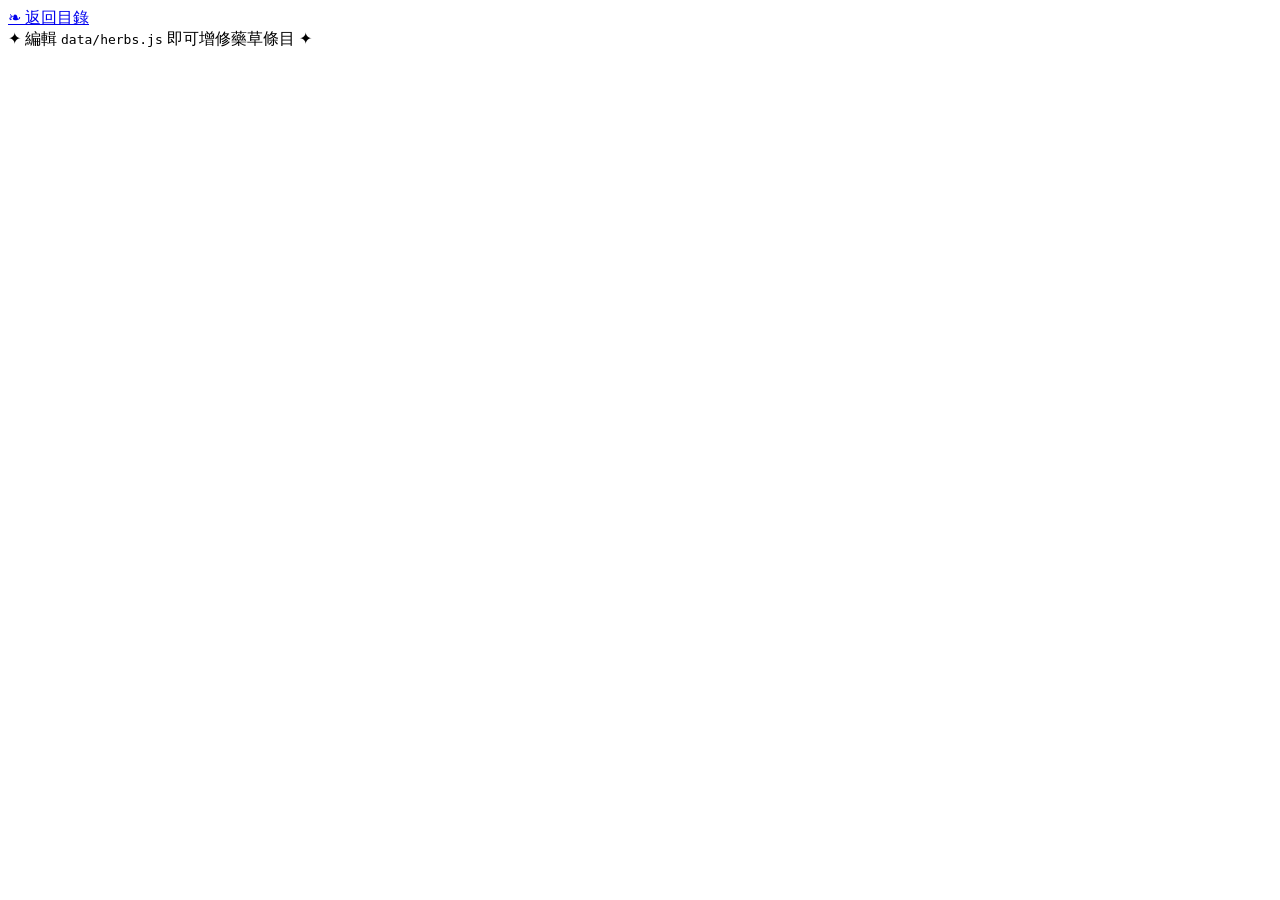
==== herb.html @ 3a969321 "Add files via upload" ====
<!DOCTYPE html>
<html lang="zh-Hant">
<head>
<meta charset="UTF-8">
<meta name="viewport" content="width=device-width, initial-scale=1.0">
<title>藥草條目 · 魔法藥草筆記</title>
<link rel="preconnect" href="https://fonts.googleapis.com">
<link rel="preconnect" href="https://fonts.gstatic.com" crossorigin>
<link href="https://fonts.googleapis.com/css2?family=Noto+Serif+TC:wght@400;600;700&family=Cinzel:wght@500;700&display=swap" rel="stylesheet">
<link rel="stylesheet" href="assets/style.css">
</head>
<body data-page="herb">
<div class="page-wrap">

  <nav class="back-nav"><a href="index.html">❧ 返回目錄</a></nav>

  <article id="herb-article" class="paper herb-article"><!-- JS 渲染 --></article>

  <footer class="site-footer">✦ 編輯 <code>data/herbs.js</code> 即可增修藥草條目 ✦</footer>
</div>

<script src="data/herbs.js"></script>
<script src="assets/app.js"></script>
</body>
</html>
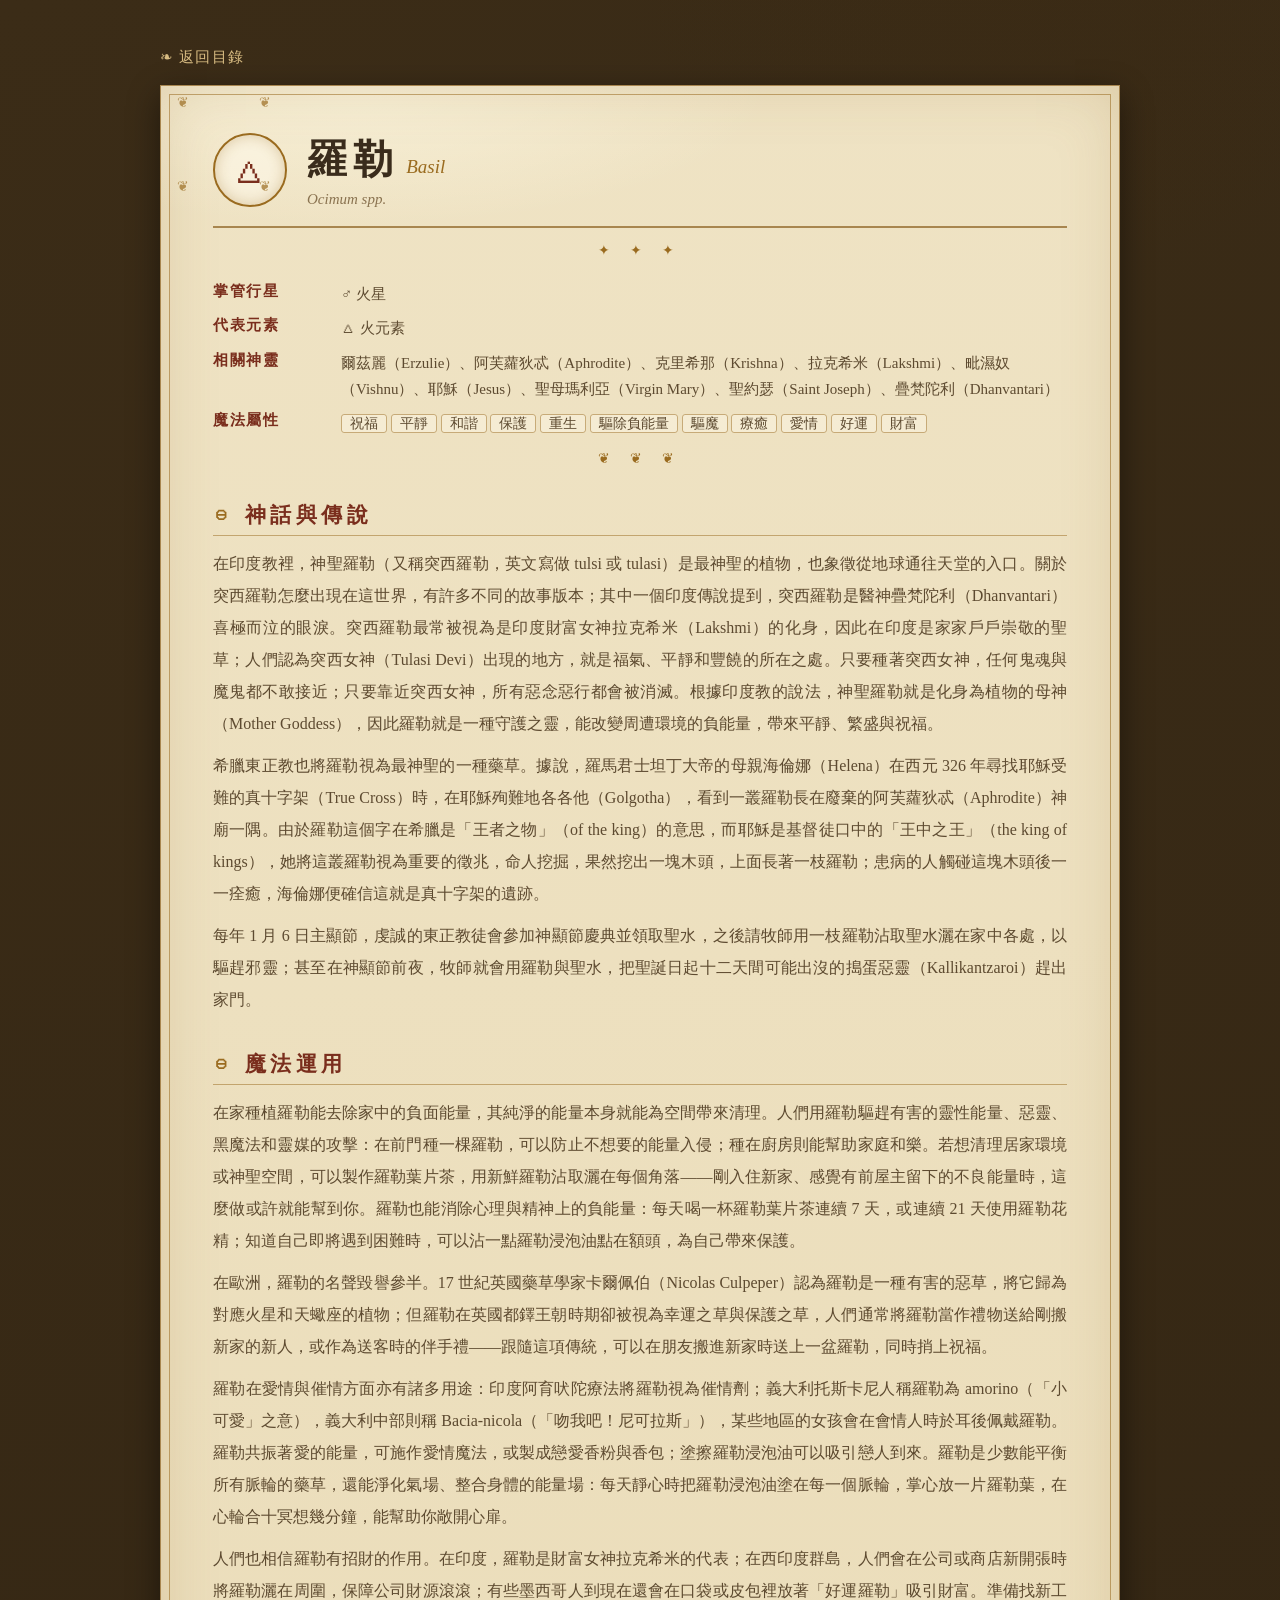
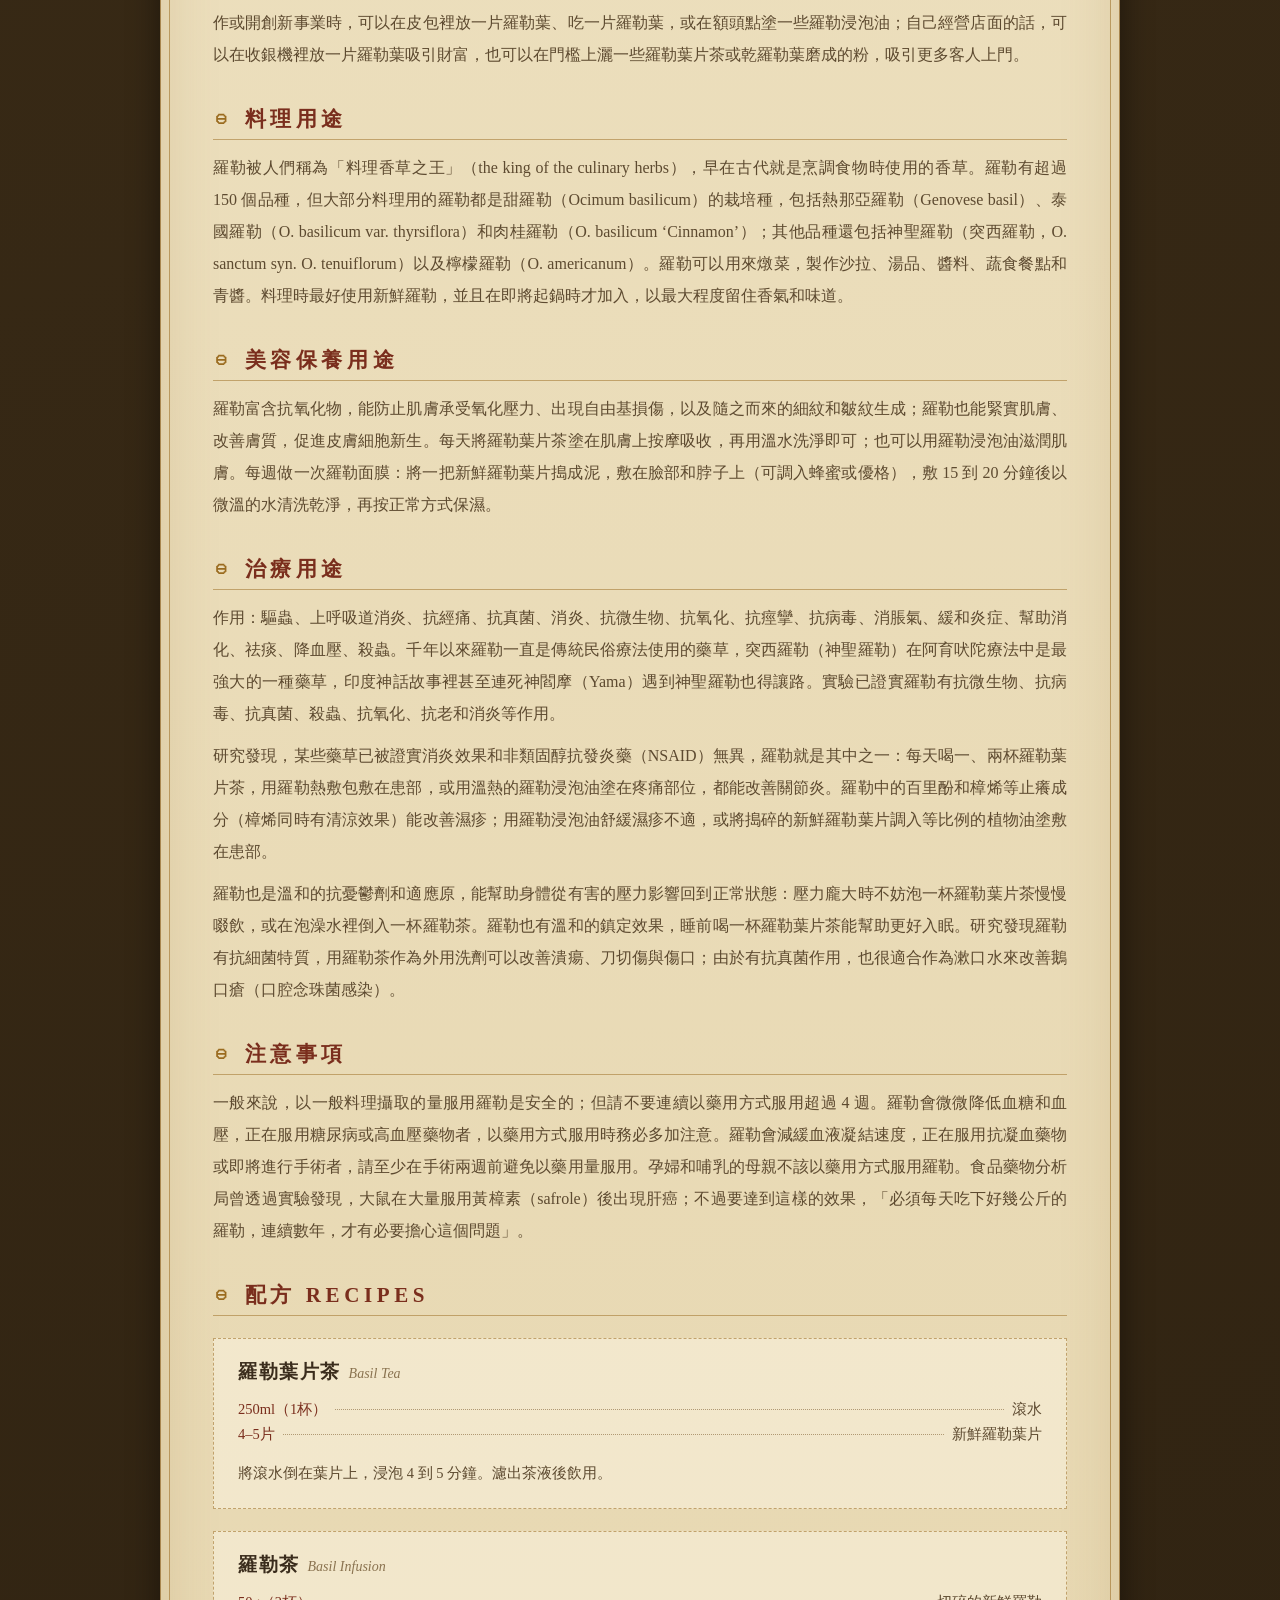
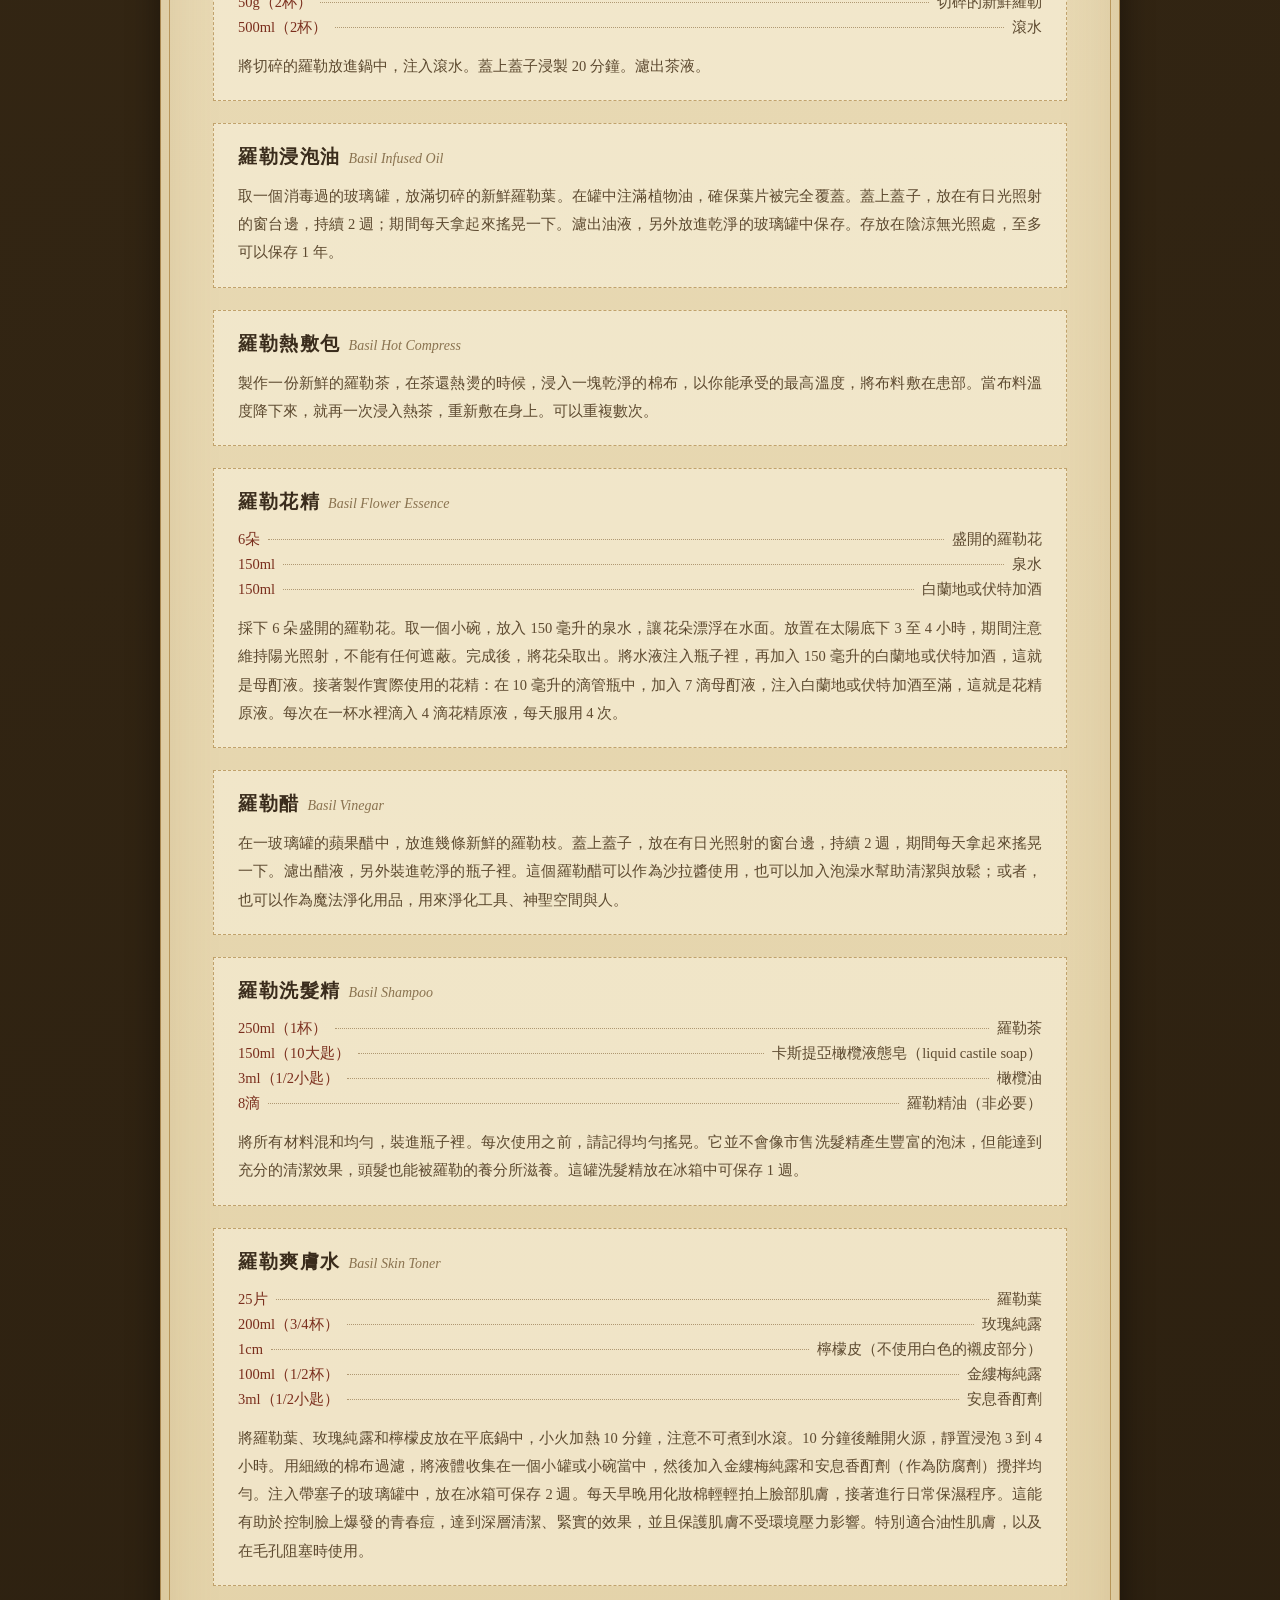
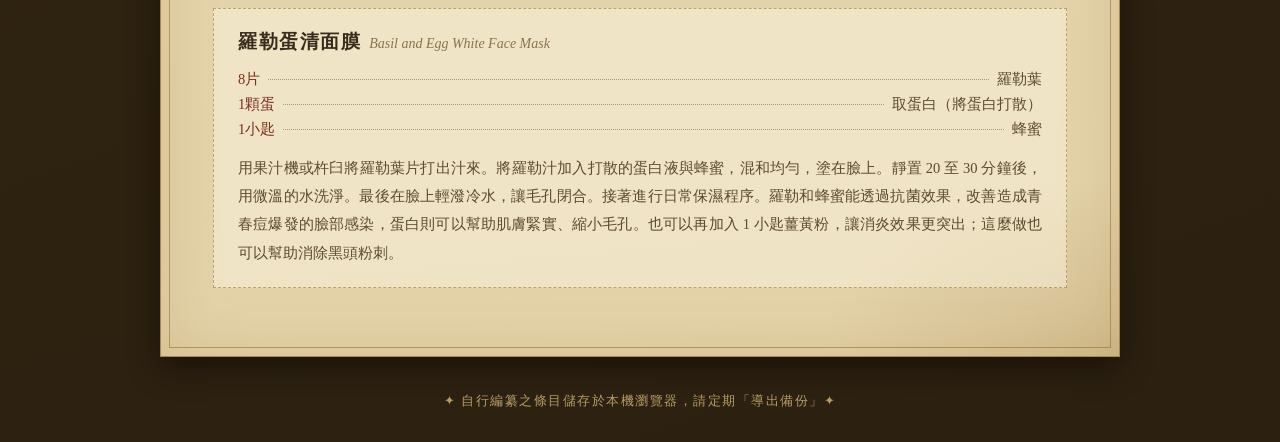
==== commit f248e7f5: "Add files via upload" ====
--- a/herb.html
+++ b/herb.html
@@ -7,19 +7,22 @@
 <link rel="preconnect" href="https://fonts.googleapis.com">
 <link rel="preconnect" href="https://fonts.gstatic.com" crossorigin>
 <link href="https://fonts.googleapis.com/css2?family=Noto+Serif+TC:wght@400;600;700&family=Cinzel:wght@500;700&display=swap" rel="stylesheet">
-<link rel="stylesheet" href="assets/style.css">
+<link rel="stylesheet" href="style.css">
 </head>
 <body data-page="herb">
 <div class="page-wrap">
 
-  <nav class="back-nav"><a href="index.html">❧ 返回目錄</a></nav>
+  <nav class="back-nav">
+    <a href="index.html">❧ 返回目錄</a>
+    <span id="herb-actions" class="herb-actions"></span>
+  </nav>
 
   <article id="herb-article" class="paper herb-article"><!-- JS 渲染 --></article>
 
-  <footer class="site-footer">✦ 編輯 <code>data/herbs.js</code> 即可增修藥草條目 ✦</footer>
+  <footer class="site-footer">✦ 自行編纂之條目儲存於本機瀏覽器，請定期「導出備份」✦</footer>
 </div>
 
-<script src="data/herbs.js"></script>
-<script src="assets/app.js"></script>
+<script src="herbs.js"></script>
+<script src="app.js"></script>
 </body>
 </html>
--- a/style.css
+++ b/style.css
@@ -0,0 +1,218 @@
+/* ============ 羊皮紙 × 煉金術 ============ */
+:root{
+  --ink:#3a2c1c;
+  --ink-soft:#5d4a30;
+  --faded:#8a7350;
+  --gold:#9a6b1f;
+  --gold-soft:#b98a3a;
+  --paper:#efe3c4;
+  --paper-deep:#e3d2a8;
+  --edge:#a8864f;
+  --seal:#7a2e1d;
+}
+*{box-sizing:border-box;margin:0;padding:0;}
+html{scroll-behavior:smooth;}
+body{
+  font-family:"Noto Serif TC",serif;
+  color:var(--ink);
+  background:
+    radial-gradient(1200px 800px at 15% -10%, rgba(120,90,40,.28), transparent 60%),
+    radial-gradient(1000px 700px at 110% 110%, rgba(80,55,25,.30), transparent 55%),
+    radial-gradient(700px 500px at 80% 0%, rgba(60,40,15,.18), transparent 60%),
+    linear-gradient(160deg,#3b2c17 0%,#2c2010 100%);
+  min-height:100vh;
+}
+.page-wrap{max-width:1000px;margin:0 auto;padding:48px 20px 32px;}
+
+/* ---------- 頁首 ---------- */
+.site-header{text-align:center;margin-bottom:26px;color:var(--paper);}
+.alchemy-ring{
+  width:64px;height:64px;margin:0 auto 14px;
+  display:flex;align-items:center;justify-content:center;
+  font-size:34px;color:var(--gold-soft);
+  border:2px solid var(--gold-soft);border-radius:50%;
+  box-shadow:0 0 0 5px rgba(185,138,58,.15), inset 0 0 12px rgba(185,138,58,.35);
+}
+.site-title{
+  font-size:clamp(30px,5vw,46px);letter-spacing:.35em;text-indent:.35em;
+  color:#f0e2bd;text-shadow:0 2px 10px rgba(0,0,0,.5);
+}
+.site-subtitle{
+  margin-top:10px;font-family:"Cinzel",serif;font-size:13px;letter-spacing:.18em;
+  color:#c9ab6e;
+}
+
+/* ---------- 工具列 ---------- */
+.toolbar{display:flex;gap:10px;flex-wrap:wrap;justify-content:center;margin-bottom:26px;}
+.btn{
+  display:inline-block;font-family:inherit;font-size:14.5px;letter-spacing:.1em;
+  color:#f6e9c8;background:var(--seal);border:1px solid #5c2417;
+  padding:9px 20px;cursor:pointer;text-decoration:none;text-align:center;
+  transition:all .15s ease;
+}
+.btn:hover{background:#93391f;transform:translateY(-1px);}
+.btn.ghost{background:rgba(255,250,235,.12);color:#e8d5a8;border:1px solid #8a6a35;}
+.btn.ghost:hover{background:rgba(255,250,235,.22);}
+.file-btn{position:relative;}
+
+/* ---------- 羊皮紙卡片 ---------- */
+.paper{
+  position:relative;
+  background:
+    radial-gradient(600px 200px at 20% 0%, rgba(255,250,230,.55), transparent 70%),
+    radial-gradient(500px 300px at 100% 100%, rgba(150,110,50,.20), transparent 60%),
+    linear-gradient(175deg,var(--paper) 0%,var(--paper-deep) 100%);
+  border:1px solid var(--edge);
+  box-shadow:0 10px 30px rgba(0,0,0,.45), inset 0 0 60px rgba(140,100,40,.18);
+  padding:34px 38px;
+}
+.paper::before{content:"";position:absolute;inset:8px;pointer-events:none;border:1px solid rgba(154,107,31,.55);}
+.paper::after{
+  content:"❦                    ❦\A\A\A\A\A\A❦                    ❦";
+  white-space:pre;position:absolute;inset:10px 16px;pointer-events:none;
+  color:rgba(154,107,31,.7);font-size:14px;line-height:1;
+}
+
+/* ---------- 篩選面板 ---------- */
+.filter-panel{margin-bottom:30px;}
+.filter-row{display:flex;gap:14px;align-items:flex-start;padding:9px 0;border-bottom:1px dashed rgba(154,107,31,.4);}
+.filter-row:last-of-type{border-bottom:none;}
+.filter-label{flex:0 0 76px;font-weight:700;color:var(--seal);letter-spacing:.12em;padding-top:4px;}
+.chips{display:flex;flex-wrap:wrap;gap:8px;}
+.chip{
+  font-family:inherit;font-size:14px;color:var(--ink-soft);
+  background:rgba(255,250,235,.45);
+  border:1px solid var(--edge);border-radius:999px;
+  padding:3px 13px;cursor:pointer;transition:all .15s ease;
+}
+.chip:hover{background:rgba(255,246,220,.9);transform:translateY(-1px);}
+.chip.active{background:var(--seal);color:#f6e9c8;border-color:var(--seal);box-shadow:0 2px 6px rgba(122,46,29,.4);}
+.chip .sym{color:var(--gold);margin-right:4px;}
+.chip.active .sym{color:#f0c96a;}
+.search-input{
+  flex:1;font-family:inherit;font-size:15px;color:var(--ink);
+  background:rgba(255,250,235,.6);border:1px solid var(--edge);
+  padding:6px 14px;outline:none;
+}
+.search-input:focus{border-color:var(--seal);box-shadow:0 0 0 3px rgba(122,46,29,.15);}
+.filter-meta{display:flex;justify-content:space-between;align-items:center;margin-top:12px;font-size:13px;color:var(--faded);}
+.link-btn{font-family:inherit;background:none;border:none;color:var(--seal);cursor:pointer;font-size:13px;text-decoration:underline dotted;}
+.link-btn:hover{color:#a03d27;}
+
+/* ---------- 藥草卡片格 ---------- */
+.herb-grid{display:grid;grid-template-columns:repeat(auto-fill,minmax(290px,1fr));gap:22px;}
+.herb-card{cursor:pointer;transition:transform .18s ease;}
+.herb-card:hover{transform:translateY(-4px) rotate(-.3deg);}
+.herb-card:hover .paper{box-shadow:0 16px 38px rgba(0,0,0,.55), inset 0 0 60px rgba(140,100,40,.22);}
+.card-head{display:flex;align-items:flex-start;gap:14px;}
+.card-sigil{
+  flex:0 0 52px;height:52px;border:1.5px solid var(--gold);border-radius:50%;
+  display:flex;align-items:center;justify-content:center;
+  font-size:26px;color:var(--seal);background:rgba(255,250,235,.5);
+}
+.card-name{font-size:24px;font-weight:700;letter-spacing:.1em;}
+.card-latin{font-family:"Cinzel",serif;font-style:italic;font-size:14px;color:var(--faded);margin-top:2px;}
+.card-meta{margin-top:10px;font-size:13.5px;color:var(--ink-soft);display:flex;gap:14px;flex-wrap:wrap;align-items:center;}
+.card-meta b{color:var(--seal);font-weight:600;}
+.card-props{margin-top:12px;display:flex;flex-wrap:wrap;gap:6px;}
+.tag{
+  font-size:12px;color:var(--ink-soft);
+  border:1px solid rgba(154,107,31,.5);border-radius:3px;
+  padding:1px 8px;background:rgba(255,250,235,.4);
+}
+.mini-link{font-size:13px;color:var(--seal);text-decoration:underline dotted;margin-left:auto;}
+button.mini-link{background:none;border:none;cursor:pointer;font-family:inherit;margin-left:8px;}
+.mini-link:hover{color:#a03d27;}
+.mini-link.danger{color:#8c2f1b;}
+
+/* ---------- 詳情頁 ---------- */
+.back-nav{margin-bottom:18px;display:flex;align-items:center;gap:14px;flex-wrap:wrap;}
+.back-nav a{color:#d8bc82;text-decoration:none;font-size:15px;letter-spacing:.08em;}
+.back-nav a:hover{color:#f0d79e;}
+.herb-actions{display:flex;gap:6px;align-items:center;}
+.herb-article{padding:46px 52px;}
+.herb-title-row{display:flex;align-items:center;gap:20px;flex-wrap:wrap;border-bottom:2px solid var(--edge);padding-bottom:18px;margin-bottom:8px;}
+.herb-sigil{
+  width:74px;height:74px;border:2px solid var(--gold);border-radius:50%;
+  display:flex;align-items:center;justify-content:center;
+  font-size:38px;color:var(--seal);background:rgba(255,250,235,.55);
+  box-shadow:inset 0 0 14px rgba(154,107,31,.3);
+}
+.herb-name{font-size:clamp(30px,4.5vw,40px);font-weight:700;letter-spacing:.14em;}
+.herb-en{font-family:"Cinzel",serif;font-style:italic;font-size:19px;color:var(--gold);margin-left:8px;}
+.herb-latin{font-family:"Cinzel",serif;font-style:italic;font-size:15px;color:var(--faded);margin-top:4px;}
+.divider-orn{text-align:center;color:var(--gold);letter-spacing:.6em;font-size:14px;margin:14px 0 22px;}
+.herb-photo{
+  display:block;max-width:min(420px,100%);max-height:420px;object-fit:cover;
+  margin:6px auto 24px;border:1px solid var(--edge);
+  box-shadow:0 6px 18px rgba(60,40,15,.35), 0 0 0 6px rgba(255,250,235,.35);
+  filter:sepia(.18) saturate(.92);
+}
+.meta-table{display:grid;grid-template-columns:110px 1fr;gap:8px 18px;font-size:15px;margin-bottom:8px;}
+.meta-table dt{font-weight:700;color:var(--seal);letter-spacing:.1em;padding-top:1px;}
+.meta-table dd{color:var(--ink-soft);line-height:1.75;}
+
+.section-title{
+  font-size:21px;letter-spacing:.22em;color:var(--seal);
+  margin:34px 0 12px;padding-bottom:6px;
+  border-bottom:1px solid rgba(154,107,31,.5);
+  display:flex;align-items:center;gap:10px;
+}
+.section-title::before{content:"🜔";color:var(--gold);font-size:17px;}
+.herb-section p{margin:10px 0;line-height:2;text-align:justify;color:var(--ink-soft);}
+
+/* 配方 */
+.recipe{margin:22px 0;padding:20px 24px;background:rgba(255,250,235,.42);border:1px dashed rgba(154,107,31,.55);}
+.recipe-name{font-size:19px;font-weight:700;color:var(--ink);letter-spacing:.08em;}
+.recipe-en{font-family:"Cinzel",serif;font-style:italic;font-size:14px;color:var(--faded);margin-left:8px;}
+.recipe-ing{list-style:none;margin:12px 0;}
+.recipe-ing li{display:flex;align-items:baseline;gap:8px;padding:3px 0;font-size:14.5px;color:var(--ink-soft);}
+.ing-amt{color:var(--seal);white-space:nowrap;}
+.ing-dots{flex:1;border-bottom:1.5px dotted rgba(122,90,45,.55);transform:translateY(-4px);}
+.recipe-steps{font-size:14.5px;line-height:1.95;color:var(--ink-soft);text-align:justify;}
+.note-box{
+  margin-top:12px;padding:16px 20px;font-size:14px;line-height:1.9;
+  background:rgba(122,46,29,.07);border-left:3px solid var(--seal);color:var(--ink-soft);
+}
+
+/* ---------- 編輯器 ---------- */
+.editor-title{font-size:28px;letter-spacing:.18em;color:var(--seal);text-align:center;}
+#editor-form .field{margin-bottom:14px;}
+#editor-form label{display:block;font-size:14px;font-weight:700;color:var(--seal);letter-spacing:.08em;margin-bottom:4px;}
+.req{color:#a03d27;}
+#editor-form input[type=text], #editor-form select, #editor-form textarea{
+  width:100%;font-family:inherit;font-size:15px;color:var(--ink);
+  background:rgba(255,250,235,.7);border:1px solid var(--edge);
+  padding:8px 12px;outline:none;
+}
+#editor-form input:focus, #editor-form select:focus, #editor-form textarea:focus{
+  border-color:var(--seal);box-shadow:0 0 0 3px rgba(122,46,29,.12);
+}
+#editor-form textarea{resize:vertical;line-height:1.9;}
+.form-row.two-col{display:grid;grid-template-columns:1fr 1fr;gap:14px;}
+.subitem{position:relative;border:1px dashed rgba(154,107,31,.55);padding:16px 16px 6px;margin:12px 0;background:rgba(255,250,235,.35);}
+.remove-btn{
+  position:absolute;top:8px;right:10px;font-family:inherit;
+  background:none;border:none;color:#8c2f1b;cursor:pointer;font-size:15px;
+}
+.remove-btn:hover{color:#a03d27;}
+#sections-list, #recipes-list{margin-bottom:12px;}
+.form-actions{display:flex;gap:12px;margin-top:26px;flex-wrap:wrap;}
+.form-hint{margin-top:14px;font-size:12.5px;color:var(--faded);text-align:center;}
+.img-preview{margin-top:8px;}
+.img-preview img{
+  display:block;max-width:260px;border:1px solid var(--edge);
+  box-shadow:0 4px 12px rgba(60,40,15,.3);margin-bottom:6px;
+}
+#f-image{font-size:14px;color:var(--ink-soft);}
+
+.site-footer{text-align:center;color:#b99c62;font-size:12.5px;letter-spacing:.12em;margin-top:36px;}
+
+@media (max-width:640px){
+  .paper{padding:26px 22px;}
+  .herb-article{padding:32px 22px;}
+  .filter-row{flex-direction:column;gap:8px;}
+  .meta-table{grid-template-columns:1fr;gap:2px;}
+  .meta-table dt{margin-top:8px;}
+  .form-row.two-col{grid-template-columns:1fr;}
+}
